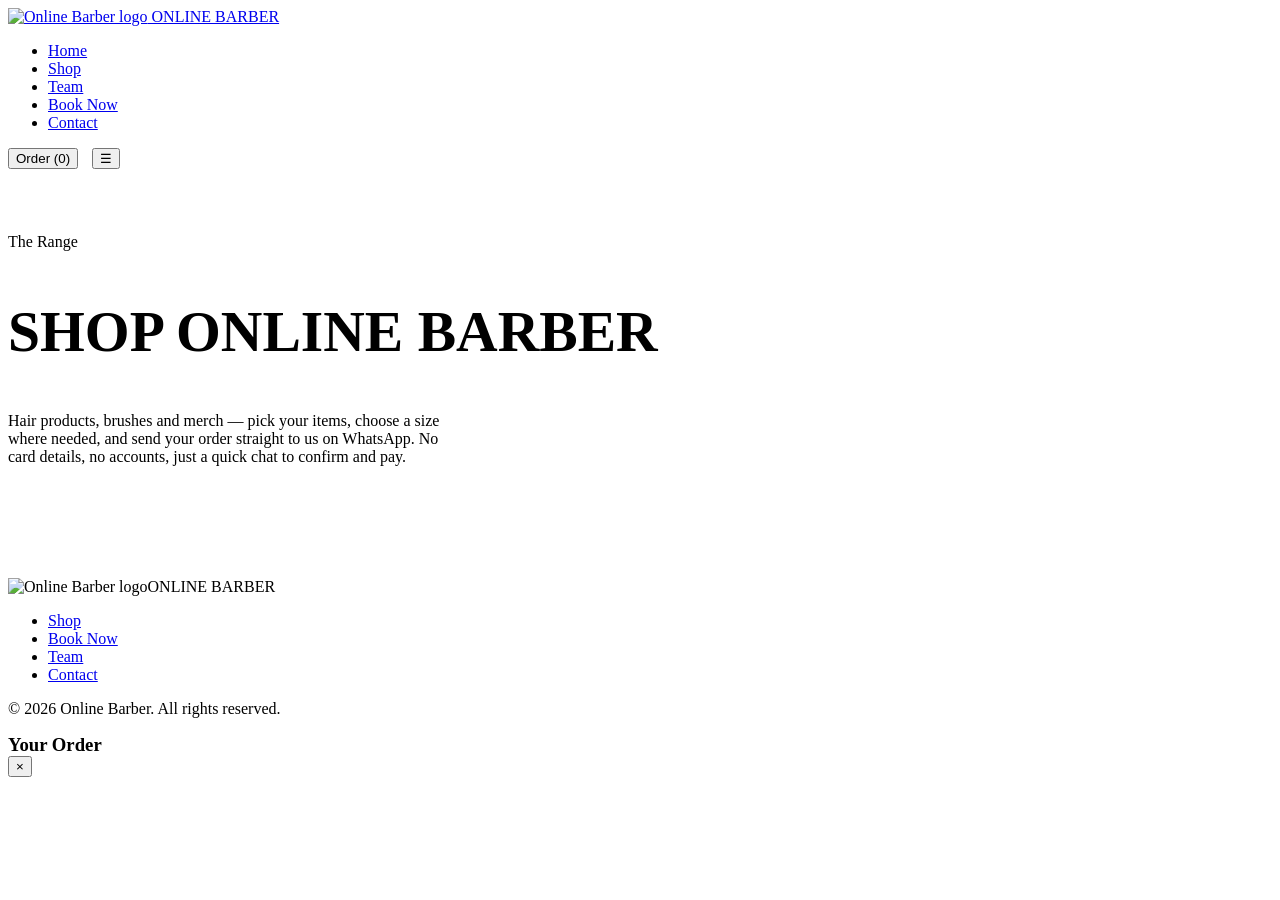
==== shop.html @ d15cefd6 "Add files via upload" ====
<!DOCTYPE html>
<html lang="en">
<head>
<meta charset="UTF-8">
<meta name="viewport" content="width=device-width, initial-scale=1.0">
<title>Shop — Online Barber</title>
<meta name="description" content="Shop Online Barber hair products, brushes and merch. Order straight through WhatsApp.">
<link rel="icon" href="assets/images/online-barber-logo.webp">
<link rel="preconnect" href="https://fonts.googleapis.com">
<link href="https://fonts.googleapis.com/css2?family=Bebas+Neue&family=Oswald:wght@400;500;600&family=Inter:wght@400;500&display=swap" rel="stylesheet">
<link rel="stylesheet" href="assets/css/style.css">
</head>
<body>

<!-- NAV -->
<nav class="navbar">
  <div class="wrap">
    <a href="index.html" class="brand">
      <img src="assets/images/online-barber-logo.webp" alt="Online Barber logo">
      ONLINE BARBER
    </a>
    <ul class="nav-links" id="navLinks">
      <li><a href="index.html#home">Home</a></li>
      <li><a href="shop.html">Shop</a></li>
      <li><a href="index.html#team">Team</a></li>
      <li><a href="index.html#booking">Book Now</a></li>
      <li><a href="index.html#contact">Contact</a></li>
    </ul>
    <div style="display:flex; align-items:center; gap:14px;">
      <button class="nav-cart" id="openCartBtn">Order (<span class="cart-count">0</span>)</button>
      <button class="nav-toggle" id="navToggle" aria-label="Menu">☰</button>
    </div>
  </div>
</nav>

<section style="padding-top:64px; padding-bottom:40px;">
  <div class="wrap">
    <span class="eyebrow">The Range</span>
    <h1 style="font-size:clamp(2.2rem,5vw,3.6rem);">SHOP ONLINE BARBER</h1>
    <p style="max-width:56ch;">Hair products, brushes and merch — pick your items, choose a size where needed, and send your order straight to us on WhatsApp. No card details, no accounts, just a quick chat to confirm and pay.</p>
  </div>
</section>

<div class="pole-divider thin"></div>

<section style="padding-top:56px;">
  <div class="wrap">
    <div class="shop-tabs" id="shopTabs"></div>
    <div class="card-grid" id="productGrid"></div>
  </div>
</section>

<footer>
  <div class="wrap">
    <div class="footer-grid">
      <div class="brand"><img src="assets/images/online-barber-logo.webp" alt="Online Barber logo" style="height:34px;width:34px;">ONLINE BARBER</div>
      <ul class="nav-links" style="position:static;">
        <li><a href="shop.html">Shop</a></li>
        <li><a href="index.html#booking">Book Now</a></li>
        <li><a href="index.html#team">Team</a></li>
        <li><a href="index.html#contact">Contact</a></li>
      </ul>
    </div>
    <p class="footer-copy">© 2026 Online Barber. All rights reserved.</p>
  </div>
</footer>

<!-- CART DRAWER (shared across pages) -->
<div class="cart-overlay" id="cartOverlay"></div>
<div class="cart-drawer" id="cartDrawer">
  <div class="cart-header">
    <h3 style="margin:0;">Your Order</h3>
    <button class="cart-close" id="cartCloseBtn">&times;</button>
  </div>
  <div class="cart-items" id="cartItems"></div>
  <div class="cart-footer" id="cartFooter" style="display:none;">
    <div class="cart-total"><span>Total</span><span id="cartTotalValue">R0</span></div>
    <button class="btn btn-primary btn-block" id="checkoutBtn">Send Order via WhatsApp</button>
  </div>
</div>

<script src="assets/js/cart.js"></script>
<script src="assets/js/shop.js"></script>
</body>
</html>
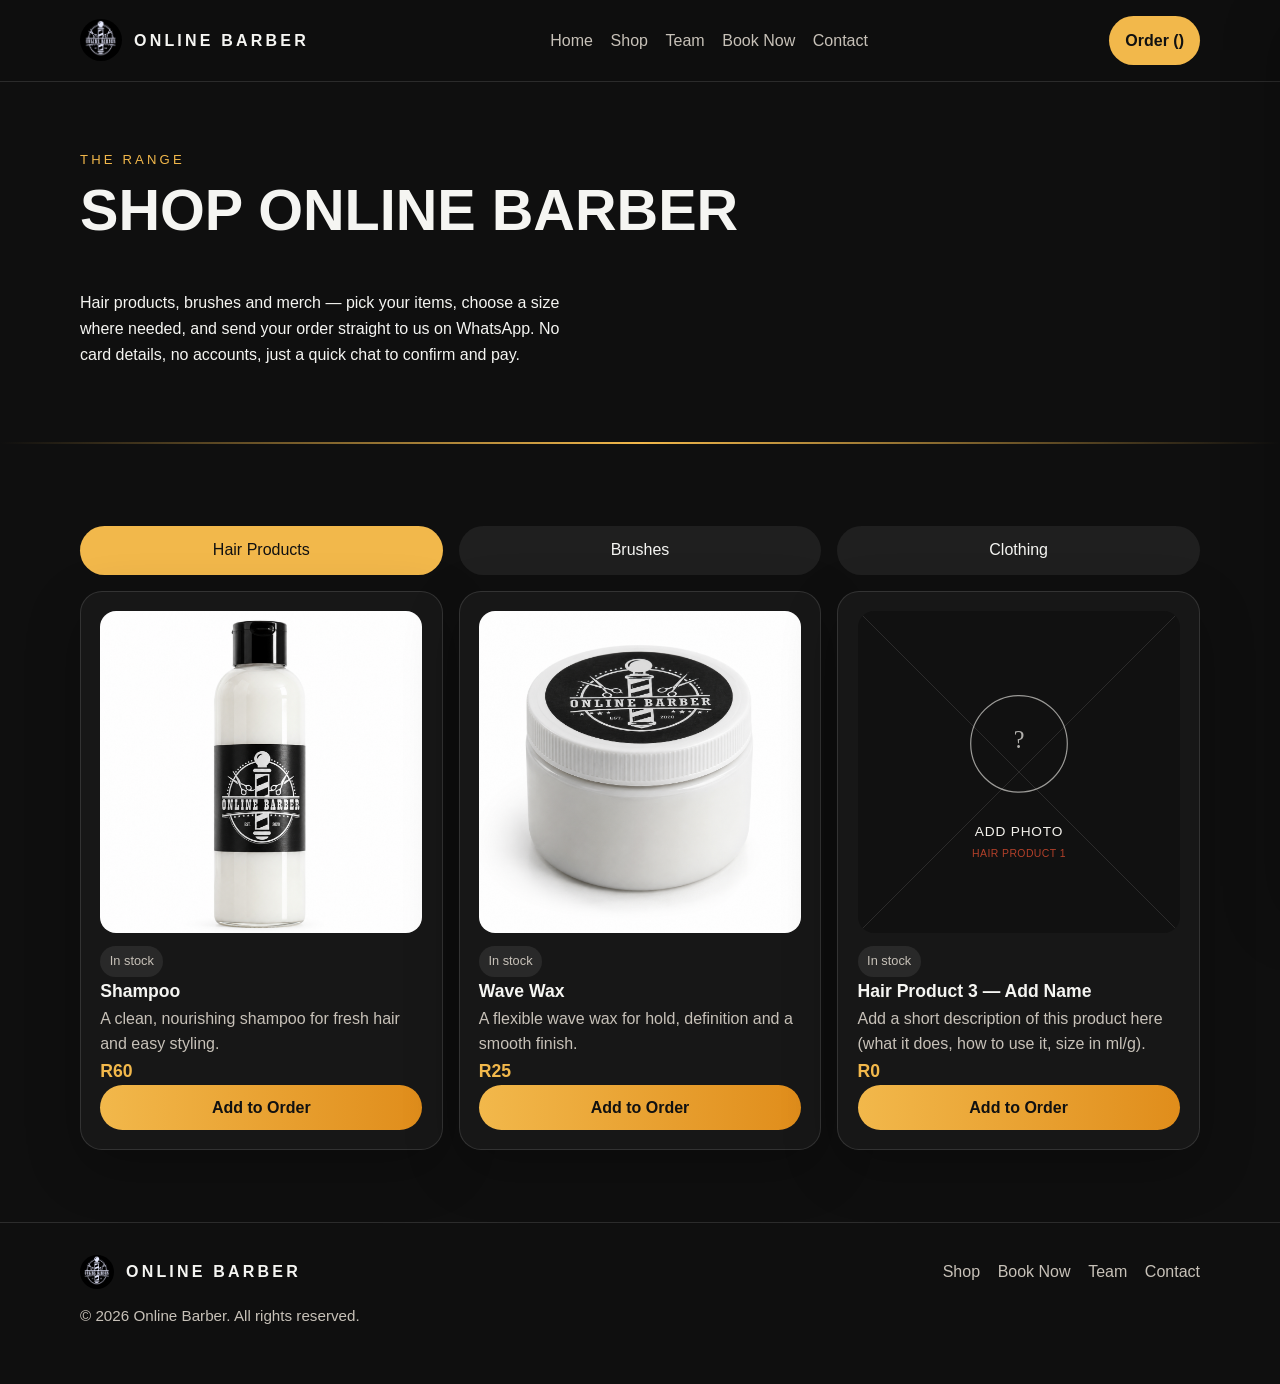
==== commit 525f220b: "Add booking flow and publish site assets" ====
--- a/shop.html
+++ b/shop.html
@@ -5,26 +5,26 @@
 <meta name="viewport" content="width=device-width, initial-scale=1.0">
 <title>Shop — Online Barber</title>
 <meta name="description" content="Shop Online Barber hair products, brushes and merch. Order straight through WhatsApp.">
-<link rel="icon" href="assets/images/online-barber-logo.webp">
+<link rel="icon" href="./assets/images/online-barber-logo.webp">
 <link rel="preconnect" href="https://fonts.googleapis.com">
 <link href="https://fonts.googleapis.com/css2?family=Bebas+Neue&family=Oswald:wght@400;500;600&family=Inter:wght@400;500&display=swap" rel="stylesheet">
-<link rel="stylesheet" href="assets/css/style.css">
+<link rel="stylesheet" href="./assets/css/style.css">
 </head>
 <body>
 
 <!-- NAV -->
 <nav class="navbar">
   <div class="wrap">
-    <a href="index.html" class="brand">
-      <img src="assets/images/online-barber-logo.webp" alt="Online Barber logo">
+    <a href="./index.html" class="brand">
+      <img src="./assets/images/online-barber-logo.webp" alt="Online Barber logo">
       ONLINE BARBER
     </a>
     <ul class="nav-links" id="navLinks">
-      <li><a href="index.html#home">Home</a></li>
-      <li><a href="shop.html">Shop</a></li>
-      <li><a href="index.html#team">Team</a></li>
-      <li><a href="index.html#booking">Book Now</a></li>
-      <li><a href="index.html#contact">Contact</a></li>
+      <li><a href="./index.html#home">Home</a></li>
+      <li><a href="./shop.html">Shop</a></li>
+      <li><a href="./index.html#team">Team</a></li>
+      <li><a href="./index.html#booking">Book Now</a></li>
+      <li><a href="./index.html#contact">Contact</a></li>
     </ul>
     <div style="display:flex; align-items:center; gap:14px;">
       <button class="nav-cart" id="openCartBtn">Order (<span class="cart-count">0</span>)</button>
@@ -53,12 +53,12 @@
 <footer>
   <div class="wrap">
     <div class="footer-grid">
-      <div class="brand"><img src="assets/images/online-barber-logo.webp" alt="Online Barber logo" style="height:34px;width:34px;">ONLINE BARBER</div>
+      <div class="brand"><img src="./assets/images/online-barber-logo.webp" alt="Online Barber logo" style="height:34px;width:34px;">ONLINE BARBER</div>
       <ul class="nav-links" style="position:static;">
-        <li><a href="shop.html">Shop</a></li>
-        <li><a href="index.html#booking">Book Now</a></li>
-        <li><a href="index.html#team">Team</a></li>
-        <li><a href="index.html#contact">Contact</a></li>
+        <li><a href="./shop.html">Shop</a></li>
+        <li><a href="./index.html#booking">Book Now</a></li>
+        <li><a href="./index.html#team">Team</a></li>
+        <li><a href="./index.html#contact">Contact</a></li>
       </ul>
     </div>
     <p class="footer-copy">© 2026 Online Barber. All rights reserved.</p>
@@ -79,7 +79,7 @@
   </div>
 </div>
 
-<script src="assets/js/cart.js"></script>
-<script src="assets/js/shop.js"></script>
+<script src="./assets/js/cart.js"></script>
+<script src="./assets/js/shop.js"></script>
 </body>
 </html>
--- a/assets/css/style.css
+++ b/assets/css/style.css
@@ -0,0 +1,204 @@
+:root {
+  --bg: #0f0f0f;
+  --panel: #171717;
+  --panel-2: #1f1f1f;
+  --text: #f5f5f2;
+  --muted: #c7c1b8;
+  --accent: #f2b84b;
+  --accent-2: #e08d1b;
+  --line: rgba(255,255,255,0.12);
+  --shadow: 0 18px 55px rgba(0,0,0,0.24);
+}
+
+* { box-sizing: border-box; }
+body {
+  margin: 0;
+  font-family: Inter, Arial, sans-serif;
+  background: var(--bg);
+  color: var(--text);
+  line-height: 1.6;
+}
+a { color: inherit; text-decoration: none; }
+img { max-width: 100%; display: block; }
+button, input, select, textarea {
+  font: inherit;
+}
+.wrap {
+  width: min(1120px, calc(100% - 2rem));
+  margin: 0 auto;
+}
+.navbar {
+  position: sticky;
+  top: 0;
+  z-index: 20;
+  background: rgba(15,15,15,0.95);
+  border-bottom: 1px solid var(--line);
+  backdrop-filter: blur(10px);
+}
+.navbar .wrap {
+  display: flex;
+  align-items: center;
+  justify-content: space-between;
+  gap: 1rem;
+  padding: 1rem 0;
+}
+.brand {
+  display: inline-flex;
+  align-items: center;
+  gap: 0.75rem;
+  font-weight: 700;
+  letter-spacing: 0.2em;
+}
+.brand img {
+  width: 42px;
+  height: 42px;
+  border-radius: 50%;
+}
+.nav-links {
+  display: flex;
+  gap: 1.1rem;
+  list-style: none;
+  padding: 0;
+  margin: 0;
+}
+.nav-links a { color: var(--muted); }
+.nav-links a:hover { color: var(--text); }
+.nav-cart, .nav-toggle, .btn, .slot-btn, .shop-tab, .size-chip, .cart-close, .cart-remove {
+  border: 0;
+  cursor: pointer;
+}
+.nav-cart, .btn, .slot-btn, .shop-tab, .size-chip {
+  background: var(--panel-2);
+  color: var(--text);
+  border-radius: 999px;
+  padding: 0.72rem 1rem;
+}
+.nav-cart { background: var(--accent); color: #111; font-weight: 700; }
+.nav-toggle { display: none; background: transparent; color: var(--text); font-size: 1.25rem; }
+.hero {
+  padding: 4.2rem 0 3rem;
+  background: linear-gradient(135deg, rgba(242,184,75,0.16), rgba(255,255,255,0.02));
+}
+.hero .wrap {
+  display: grid;
+  grid-template-columns: 1.2fr 0.8fr;
+  gap: 2rem;
+  align-items: center;
+}
+.eyebrow {
+  display: inline-block;
+  text-transform: uppercase;
+  letter-spacing: 0.24em;
+  color: var(--accent);
+  font-size: 0.82rem;
+  margin-bottom: 0.6rem;
+}
+h1, h2, h3 { line-height: 1.1; margin-top: 0; }
+.lead { font-size: 1.05rem; color: var(--muted); max-width: 60ch; }
+.hero-actions {
+  display: flex;
+  flex-wrap: wrap;
+  gap: 0.8rem;
+  margin: 1.2rem 0 1.4rem;
+}
+.btn-primary { background: linear-gradient(90deg, var(--accent), var(--accent-2)); color: #111; font-weight: 700; }
+.hero-badge-row {
+  display: flex;
+  flex-wrap: wrap;
+  gap: 0.8rem;
+}
+.hero-badge {
+  background: rgba(255,255,255,0.05);
+  border: 1px solid var(--line);
+  border-radius: 16px;
+  padding: 0.75rem 0.9rem;
+  min-width: 120px;
+}
+.hero-badge .num { font-size: 1.15rem; font-weight: 700; color: var(--accent); }
+.pole-divider {
+  height: 2px;
+  background: linear-gradient(90deg, transparent, var(--accent), transparent);
+  margin: 2rem 0 2.5rem;
+}
+.pole-divider.thin { margin: 1.2rem 0 1.6rem; }
+section { padding: 1rem 0 2.5rem; }
+.section-head.center { text-align: center; }
+.card-grid, .shop-tabs, .slots-grid {
+  display: grid;
+  gap: 1rem;
+}
+.card-grid { grid-template-columns: repeat(3, minmax(0,1fr)); }
+.service-card, .testimonial-card, .product-card, .booking-form-container, .cart-drawer {
+  background: var(--panel);
+  border: 1px solid var(--line);
+  border-radius: 22px;
+  padding: 1.2rem;
+  box-shadow: var(--shadow);
+}
+.service-card ul { padding-left: 1rem; color: var(--muted); }
+.service-card li { margin-bottom: 0.35rem; }
+.team-grid { display: grid; grid-template-columns: 0.9fr 1.1fr; gap: 2rem; align-items: center; }
+.team-photo-wrap img { border-radius: 24px; border: 1px solid var(--line); }
+.founder-slots { display: grid; gap: 0.8rem; margin: 1rem 0; }
+.founder-slot { background: rgba(255,255,255,0.05); border: 1px solid var(--line); border-radius: 16px; padding: 0.9rem 1rem; color: var(--muted); }
+.booking-form-container { display: grid; grid-template-columns: 1.1fr 0.9fr; gap: 1.5rem; }
+.booking-form .form-row { margin-bottom: 0.95rem; }
+.booking-form label { display: block; margin-bottom: 0.4rem; color: var(--muted); }
+.booking-form input, .booking-form select, .booking-form textarea {
+  width: 100%;
+  padding: 0.8rem 0.95rem;
+  border-radius: 12px;
+  border: 1px solid var(--line);
+  background: #121212;
+  color: var(--text);
+}
+.two-col { display: grid; grid-template-columns: 1fr 1fr; gap: 1rem; }
+.btn-block { display: block; width: 100%; }
+.btn-sm { padding: 0.6rem 0.9rem; }
+.slots-grid { grid-template-columns: repeat(4, minmax(0,1fr)); }
+.slot-btn { background: rgba(255,255,255,0.05); color: var(--text); }
+.slot-btn.selected, .shop-tab.active, .size-chip.active { background: var(--accent); color: #111; }
+.shop-tabs { grid-template-columns: repeat(3, minmax(0,1fr)); margin-bottom: 1rem; }
+.product-card { display: flex; flex-direction: column; gap: 0.8rem; }
+.product-media img { border-radius: 16px; aspect-ratio: 1/1; object-fit: cover; }
+.stock-tag { display: inline-block; width: max-content; padding: 0.35rem 0.6rem; border-radius: 999px; background: rgba(255,255,255,0.08); font-size: 0.8rem; color: var(--muted); }
+.stock-tag.out { background: rgba(255,0,0,0.16); color: #ff9b9b; }
+.product-name { font-weight: 700; font-size: 1.1rem; }
+.product-desc { color: var(--muted); margin: 0; }
+.size-row { display: flex; flex-wrap: wrap; gap: 0.4rem; }
+.size-chip { padding: 0.45rem 0.65rem; background: rgba(255,255,255,0.08); }
+.product-price { font-weight: 700; color: var(--accent); font-size: 1.1rem; }
+.cart-overlay {
+  position: fixed; inset: 0; background: rgba(0,0,0,0.45); opacity: 0; pointer-events: none; transition: opacity .2s ease;
+}
+.cart-overlay.open { opacity: 1; pointer-events: auto; }
+.cart-drawer {
+  position: fixed; top: 0; right: 0; width: min(420px, 100%); height: 100%; border-radius: 0; transform: translateX(100%); transition: transform .2s ease; z-index: 40;
+}
+.cart-drawer.open { transform: translateX(0); }
+.cart-header { display: flex; justify-content: space-between; align-items: center; margin-bottom: 0.8rem; }
+.cart-close { background: none; color: var(--text); font-size: 1.35rem; }
+.cart-item { display: flex; gap: 0.8rem; align-items: center; margin-bottom: 0.8rem; padding-bottom: 0.8rem; border-bottom: 1px solid var(--line); }
+.cart-item img { width: 70px; height: 70px; object-fit: cover; border-radius: 12px; }
+.cart-item-name { font-weight: 700; }
+.cart-item-meta { color: var(--muted); font-size: 0.95rem; }
+.cart-remove { background: none; color: var(--accent); padding: 0; margin-top: 0.35rem; }
+.cart-total { display: flex; justify-content: space-between; margin: 1rem 0; font-weight: 700; }
+.toast {
+  position: fixed; bottom: 1.1rem; left: 50%; transform: translateX(-50%) translateY(100%); opacity: 0; pointer-events: none; background: #121212; color: var(--text); border: 1px solid var(--line); padding: 0.8rem 1rem; border-radius: 999px; transition: all .2s ease; z-index: 50;
+}
+.toast.show { opacity: 1; transform: translateX(-50%) translateY(0); }
+footer { padding: 2rem 0 2.5rem; border-top: 1px solid var(--line); margin-top: 2rem; }
+.footer-grid { display: flex; justify-content: space-between; align-items: center; gap: 1rem; }
+.footer-copy { color: var(--muted); font-size: 0.95rem; }
+@media (max-width: 900px) {
+  .hero .wrap, .team-grid, .booking-form-container, .card-grid { grid-template-columns: 1fr; }
+  .two-col { grid-template-columns: 1fr; }
+}
+@media (max-width: 700px) {
+  .nav-links { display: none; }
+  .nav-toggle { display: block; }
+  .nav-links.open { display: flex; position: absolute; top: 100%; right: 1rem; flex-direction: column; background: var(--panel); padding: 1rem; border: 1px solid var(--line); border-radius: 16px; }
+  .slots-grid, .shop-tabs { grid-template-columns: 1fr 1fr; }
+  .footer-grid { flex-direction: column; align-items: flex-start; }
+}
